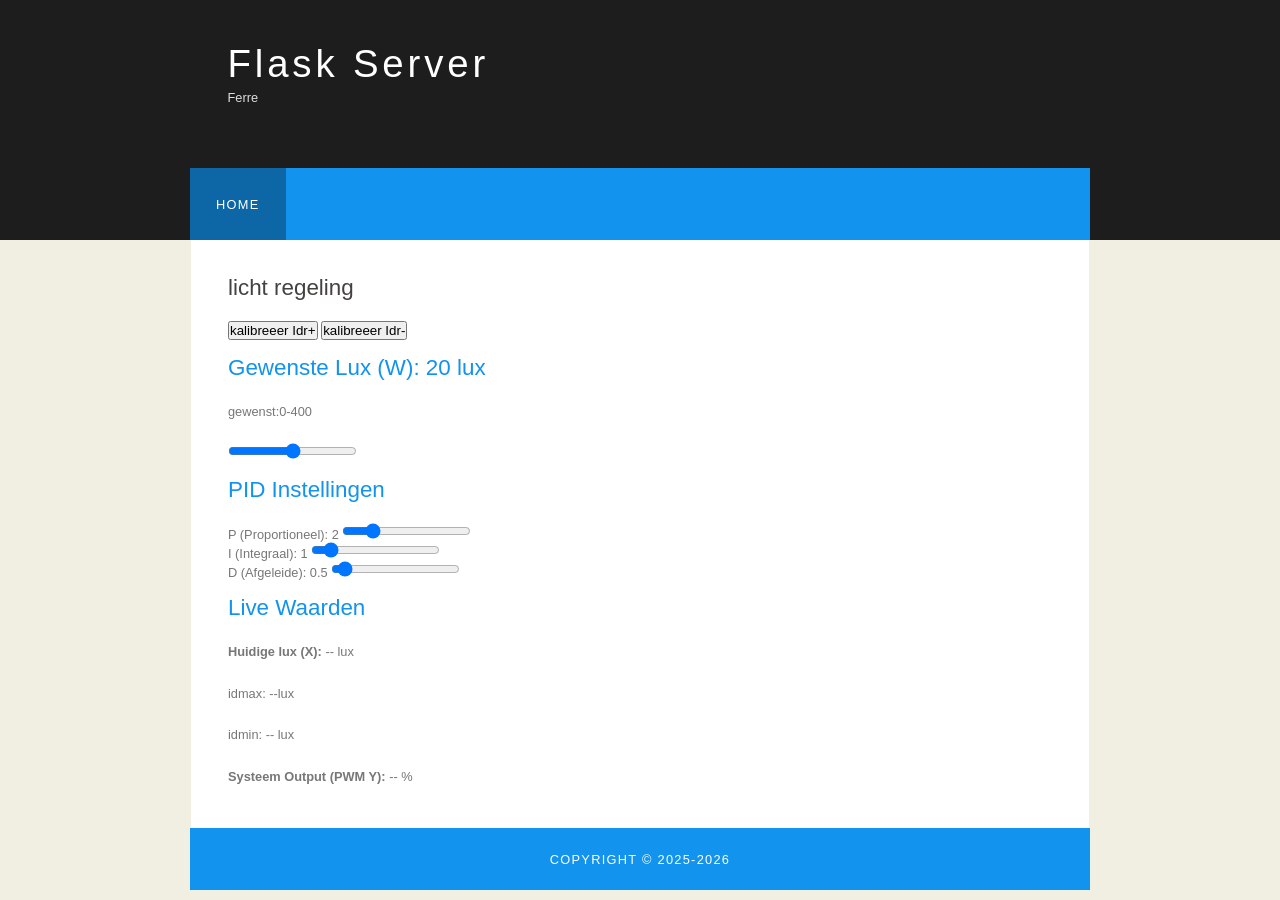
==== Ferre/server/www/index.html @ 98245623 "main" ====
<!DOCTYPE HTML>
<html lang="nl">
<head>
  <title>Flask PID Regelaar</title>
  <meta charset="UTF-8">
  <meta name="description" content="Website voor temperatuur regeling" />
  <meta name="keywords" content="PID, temperatuur, Flask" />
  <link rel="stylesheet" href="style.css">
  
  <script src="https://code.jquery.com/jquery-1.10.2.js"></script>
  
  <script>
    /**
     * Verzendt de nieuwe gewenste temperatuur (Setpoint) naar de server.
     */
    function updateW(value) {
      $("#Wval").text(value);
      $.post("/updateW", { "Wnew": value });
    }

    /**
     * Leest de huidige standen van de P, I en D sliders en stuurt deze naar de server.
     */
    function updatePID() {
      var P = $("#Pslider").val();
      var I = $("#Islider").val();
      var D = $("#Dslider").val();

      $("#Pval").text(P);
      $("#Ival").text(I);
      $("#Dval").text(D);

      $.post("/updatePID", { "P": P, "I": I, "D": D });
    }

    /**
     * Interval functie: haalt elke 500ms de laatste proceswaarden op van de Flask backend.
     */
    window.setInterval(function() {
      // 1. Haal proceswaarden op (X = temp, Y = output, W = setpoint)
      $.getJSON("/values", function(data) {
        $("#Xval").text(data.X);
        $("#Yval").text(data.Y);
        $("#Wval").text(data.W);
        $("#Wslider").val(data.W);
        
        // Visuele indicator: toon vlam als de verwarming actief moet zijn
        if (data.X < data.W) {
          $("#flame").show();
        } else {
          $("#flame").hide();
        }
      });

      // 2. Synchroniseer PID waarden (voor het geval ze elders zijn aangepast)
      $.getJSON("/pidvalues", function(pid) {
        $("#Pslider").val(pid.P);
        $("#Islider").val(pid.I);
        $("#Dslider").val(pid.D);

        $("#Pval").text(pid.P);
        $("#Ival").text(pid.I);
        $("#Dval").text(pid.D);
      });
    }, 500);
  </script>
</head>

<body>
  <div id="main">
    
    <header id="header">
      <div id="logo">
        <div id="logo_text">
          <h1><a href="index.html">Flask Server</a></h1>
          <h2>Ferre</h2>
        </div>
      </div>
      <nav id="menubar">
        <ul id="menu">
          <li class="selected"><a href="index.html">Home</a></li>
        </ul>
      </nav>
    </header>

    <main id="site_content">
      <aside class="sidebar">
        </aside>

      <section id="content">
        <h1>licht regeling</h1>

        <article class="control-group">
		<input class="submit" type="button" id="toggleBtn1" onclick="toggleWSource()" value="kalibreeer Idr+" />
		<input class="submit" type="button" id="toggleBtn2" onclick="toggleWSource()" value="kalibreeer Idr-" />
          <h2>Gewenste Lux (W): <span id="Wval">20</span> lux</h2>
          <p>gewenst:0-400</p>
          <input type="range" min="0" max="400" step="0.1" value="200" 
                 id="Wslider" oninput="updateW(this.value)">
        </article>

        <article class="control-group">
          <h2>PID Instellingen</h2>
          
          <div class="slider-row">
            <label>P (Proportioneel): <span id="Pval">2</span></label>
            <input type="range" min="0" max="10" step="0.1" value="2" id="Pslider" oninput="updatePID()">
          </div>

          <div class="slider-row">
            <label>I (Integraal): <span id="Ival">1</span></label>
            <input type="range" min="0" max="10" step="0.1" value="1" id="Islider" oninput="updatePID()">
          </div>

          <div class="slider-row">
            <label>D (Afgeleide): <span id="Dval">0.5</span></label>
            <input type="range" min="0" max="10" step="0.1" value="0.5" id="Dslider" oninput="updatePID()">
          </div>
        </article>

        <article class="status-group">
          <h2>Live Waarden</h2>
          <p><strong>Huidige lux (X):</strong> <span id="Xval">--</span> lux</p>
          <p>idmax: --lux</p>
          <p>idmin: -- lux</p>
          <p><strong>Systeem Output (PWM Y):</strong> <span id="Yval">--</span> %</p>
        </article>
      </section>
    </main>

    <footer id="footer">
      Copyright &copy; 2025-2026
    </footer>
    
  </div>
</body>
</html>
---- Ferre/server/www/style.css ----
html
{ height: 100%;}

*
{ margin: 0;
  padding: 0;}

body
{ font: normal .80em 'trebuchet ms', arial, sans-serif;
  background: #F0EFE2 url(background.png) repeat;
  color: #777;}

p
{ padding: 0 0 20px 0;
  line-height: 1.7em;}

img
{ border: 0;}

h1, h2, h3, h4, h5, h6 
{ font: normal 175% 'century gothic', arial, sans-serif;
  color: #43423F;
  margin: 0 0 15px 0;
  padding: 15px 0 5px 0;}

h2
{ font: normal 175% 'century gothic', arial, sans-serif;
  color: #1293EE;}

h4, h5, h6
{ margin: 0;
  padding: 0 0 5px 0;
  font: normal 120% arial, sans-serif;
  color: #1293EE;}

h5, h6
{ font: italic 95% arial, sans-serif;
  padding: 0 0 15px 0;
  color: #000;}

h6
{ color: #362C20;}

a, a:hover
{ outline: none;
  text-decoration: underline;
  color: #FD5BFF;}

a:hover
{ text-decoration: none;}

.left
{ float: left;
  width: auto;
  margin-right: 10px;}

.right
{ float: right; 
  width: auto;
  margin-left: 10px;}

.center
{ display: block;
  text-align: center;
  margin: 20px auto;}

blockquote
{ margin: 20px 0; 
  padding: 10px 20px 0 20px;
  border: 1px solid #E5E5DB;
  background: #FFF;}

ul
{ margin: 2px 0 22px 17px;}

ul li
{ list-style-type: circle;
  margin: 0 0 6px 0; 
  padding: 0 0 4px 5px;}

ol
{ margin: 8px 0 22px 20px;}

ol li
{ margin: 0 0 11px 0;}

#main, #logo, #menubar, #site_content, #footer
{ margin-left: auto; 
  margin-right: auto;}

#header
{ background: #1D1D1D url(header.png) repeat;
  height: 240px;}

#logo
{ width: 825px;
  position: relative;
  height: 168px;}

#logo #logo_text 
{ position: absolute; 
  top: 20px;
  left: 0;}

#logo h1, #logo h2
{ font: normal 300% 'century gothic', arial, sans-serif;
  border-bottom: 0;
  text-transform: none;
  margin: 0;}

#logo_text h1, #logo_text h1 a, #logo_text h1 a:hover 
{ padding: 22px 0 0 0;
  color: #FFF;
  letter-spacing: 0.1em;
  text-decoration: none;}

#logo_text h1 a .logo_colour
{ color: #1293EE;}

#logo_text h2
{ font-size: 100%;
  padding: 4px 0 0 0;
  color: #DDD;}

#menubar
{ width: 900px;
  height: 72px;
  padding: 0;
  background: #1293EE;} 

ul#menu, ul#menu li
{ float: left;
  margin: 0; 
  padding: 0;}

ul#menu li
{ list-style: none;}

ul#menu li a
{ letter-spacing: 0.1em;
  font: normal 100% arial, sans-serif;
  display: block; 
  float: left; 
  height: 37px;
  padding: 29px 26px 6px 26px;
  text-align: center;
  color: #FFF;
  text-transform: uppercase;
  text-decoration: none;
  background: transparent;} 

ul#menu li a:hover, ul#menu li.selected a, ul#menu li.selected a:hover
{ color: #FFF;
  background: #0D66A5;}

#site_content
{ width: 837px;
  overflow: hidden;
  margin: 0 auto 0 auto;
  padding: 20px 24px 20px 37px;
  background: #FFF;} 

.sidebar
{ float: right;
  width: 190px;
  padding: 0 15px 20px 15px;}

.sidebar ul
{ width: 178px; 
  padding: 4px 0 0 0; 
  margin: 4px 0 30px 0;}

.sidebar li
{ list-style: none; 
  padding: 0 0 7px 0; }

.sidebar li a, .sidebar li a:hover
{ padding: 0 0 0 40px;
  display: block;
  background: transparent url(link.png) no-repeat left center;} 

.sidebar li a.selected
{ color: #444;
  text-decoration: none;} 

#content
{ text-align: left;
  width: 595px;
  padding: 0;}

#content ul
{ margin: 2px 0 22px 0px;}

#content ul li
{ list-style-type: none;
  background: url(bullet.png) no-repeat;
  margin: 0 0 6px 0; 
  padding: 0 0 4px 25px;
  line-height: 1.5em;}

#footer
{ width: 900px;
  font: normal 100% 'lucida sans unicode', arial, sans-serif;
  height: 33px;
  padding: 24px 0 5px 0;
  text-align: center; 
  background: #1293EE;
  color: #FFF;
  text-transform: uppercase;
  letter-spacing: 0.1em;}

#footer a
{ color: #FFF;
  text-decoration: none;}

#footer a:hover
{ color: #FFF;
  text-decoration: underline;}

.search
{ color: #5D5D5D; 
  border: 1px solid #BBB; 
  width: 134px; 
  padding: 4px; 
  font: 100% arial, sans-serif;}

#colours
{ height: 0px;
  text-align: right;
  padding: 66px 16px 0px 300px;}
  
.form_settings
{ margin: 15px 0 0 0;}

.form_settings p
{ padding: 0 0 4px 0;}

.form_settings span
{ float: left; 
  width: 200px; 
  text-align: left;}
  
.form_settings input, .form_settings textarea
{ padding: 5px; 
  width: 299px; 
  font: 100% arial; 
  border: 1px solid #E5E5DB; 
  background: #FFF; 
  color: #47433F;}
  
.form_settings .submit
{ font: 100% arial; 
  border: 1px solid; 
  width: 99px; 
  margin: 0 0 0 212px; 
  height: 33px;
  padding: 2px 0 3px 0;
  cursor: pointer; 
  background: #1293EE; 
  color: #FFF;}

.form_settings textarea, .form_settings select
{ font: 100% arial; 
  width: 299px;}

.form_settings select
{ width: 310px;}

.form_settings .checkbox
{ margin: 4px 0; 
  padding: 0; 
  width: 14px;
  border: 0;
  background: none;}

.separator
{ width: 100%;
  height: 0;
  border-top: 1px solid #D9D5CF;
  border-bottom: 1px solid #FFF;
  margin: 0 0 20px 0;}
  
table
{ margin: 10px 0 30px 0;}

table tr th, table tr td
{ background: #3B3B3B;
  color: #FFF;
  padding: 7px 4px;
  text-align: left;}
  
table tr td
{ background: #F0EFE2;
  color: #47433F;
  border-top: 1px solid #FFF;}#main #site_content #content button {
	width: 100px;
}
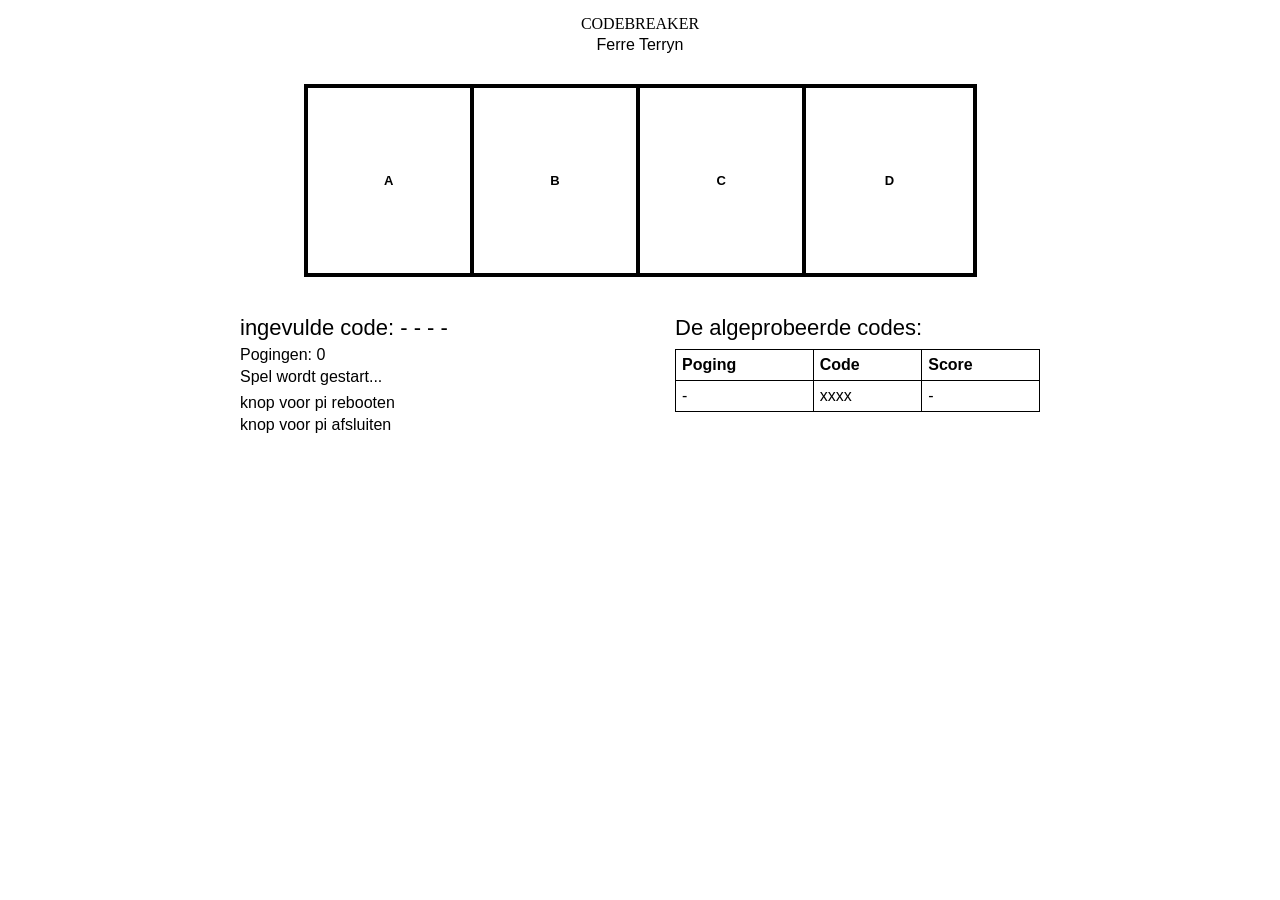
==== commit c21c6775: "Codebreaker" ====
--- a/Ferre/server/www/index.html
+++ b/Ferre/server/www/index.html
@@ -1,66 +1,46 @@
 <!DOCTYPE HTML>
-<html lang="nl">
+<html>
+
 <head>
-  <title>Flask PID Regelaar</title>
-  <meta charset="UTF-8">
-  <meta name="description" content="Website voor temperatuur regeling" />
-  <meta name="keywords" content="PID, temperatuur, Flask" />
-  <link rel="stylesheet" href="style.css">
-  
+  <title>Codebreaker</title>
+  <meta name="description" content="Website voor codebreaker spel" />
+  <meta name="keywords" content="Codebreaker, Flask, Raspberry Pi" />
+  <meta http-equiv="content-type" content="text/html; charset=windows-1252" />
+  <link rel="stylesheet" type="text/css" href="style.css" />
+
   <script src="https://code.jquery.com/jquery-1.10.2.js"></script>
-  
+
   <script>
-    /**
-     * Verzendt de nieuwe gewenste temperatuur (Setpoint) naar de server.
-     */
-    function updateW(value) {
-      $("#Wval").text(value);
-      $.post("/updateW", { "Wnew": value });
+    function rebootPi() {
+      $.post("/rebootPi");
     }
 
-    /**
-     * Leest de huidige standen van de P, I en D sliders en stuurt deze naar de server.
-     */
-    function updatePID() {
-      var P = $("#Pslider").val();
-      var I = $("#Islider").val();
-      var D = $("#Dslider").val();
-
-      $("#Pval").text(P);
-      $("#Ival").text(I);
-      $("#Dval").text(D);
-
-      $.post("/updatePID", { "P": P, "I": I, "D": D });
+    function shutdownPi() {
+      $.post("/shutdownPi");
     }
 
-    /**
-     * Interval functie: haalt elke 500ms de laatste proceswaarden op van de Flask backend.
-     */
     window.setInterval(function() {
-      // 1. Haal proceswaarden op (X = temp, Y = output, W = setpoint)
       $.getJSON("/values", function(data) {
-        $("#Xval").text(data.X);
-        $("#Yval").text(data.Y);
-        $("#Wval").text(data.W);
-        $("#Wslider").val(data.W);
-        
-        // Visuele indicator: toon vlam als de verwarming actief moet zijn
-        if (data.X < data.W) {
-          $("#flame").show();
-        } else {
-          $("#flame").hide();
-        }
-      });
+        $("#doos1").text(data.dozen[0]);
+        $("#doos2").text(data.dozen[1]);
+        $("#doos3").text(data.dozen[2]);
+        $("#doos4").text(data.dozen[3]);
 
-      // 2. Synchroniseer PID waarden (voor het geval ze elders zijn aangepast)
-      $.getJSON("/pidvalues", function(pid) {
-        $("#Pslider").val(pid.P);
-        $("#Islider").val(pid.I);
-        $("#Dslider").val(pid.D);
+        $("#laatstePoging").text(data.laatste_poging.join(" "));
+        $("#pogingen").text(data.pogingen);
+        $("#bericht").text(data.bericht);
 
-        $("#Pval").text(pid.P);
-        $("#Ival").text(pid.I);
-        $("#Dval").text(pid.D);
+        $("#codesTabel").empty();
+
+        data.gegokte_codes.forEach(function(rij) {
+          $("#codesTabel").append(
+            "<tr>" +
+            "<td>" + rij.poging + "</td>" +
+            "<td>" + rij.code + "</td>" +
+            "<td>" + rij.score + "</td>" +
+            "</tr>"
+          );
+        });
       });
     }, 500);
   </script>
@@ -68,70 +48,57 @@
 
 <body>
   <div id="main">
-    
-    <header id="header">
-      <div id="logo">
-        <div id="logo_text">
-          <h1><a href="index.html">Flask Server</a></h1>
-          <h2>Ferre</h2>
+    <div id="header">
+      <h1>CODEBREAKER</h1>
+      <h2>Ferre Terryn</h2>
+    </div>
+
+    <div id="site_content">
+      <div id="dozen">
+        <div class="doos" id="doos1">A</div>
+        <div class="doos" id="doos2">B</div>
+        <div class="doos" id="doos3">C</div>
+        <div class="doos" id="doos4">D</div>
+      </div>
+
+      <div id="onderkant">
+        <div id="info_links">
+          <h3>ingevulde code: <span id="laatstePoging">- - - -</span></h3>
+          <p>Pogingen: <span id="pogingen">0</span></p>
+          <p id="bericht">Spel wordt gestart...</p>
+
+          <p>
+            <input class="knop" type="button" onclick="rebootPi()" value="knop voor pi rebooten" />
+          </p>
+
+          <p>
+            <input class="knop" type="button" onclick="shutdownPi()" value="knop voor pi afsluiten" />
+          </p>
+        </div>
+
+        <div id="info_rechts">
+          <h3>De algeprobeerde codes:</h3>
+
+          <table>
+            <thead>
+              <tr>
+                <th>Poging</th>
+                <th>Code</th>
+                <th>Score</th>
+              </tr>
+            </thead>
+            <tbody id="codesTabel">
+              <tr>
+                <td>-</td>
+                <td>xxxx</td>
+                <td>-</td>
+              </tr>
+            </tbody>
+          </table>
         </div>
       </div>
-      <nav id="menubar">
-        <ul id="menu">
-          <li class="selected"><a href="index.html">Home</a></li>
-        </ul>
-      </nav>
-    </header>
-
-    <main id="site_content">
-      <aside class="sidebar">
-        </aside>
-
-      <section id="content">
-        <h1>licht regeling</h1>
-
-        <article class="control-group">
-		<input class="submit" type="button" id="toggleBtn1" onclick="toggleWSource()" value="kalibreeer Idr+" />
-		<input class="submit" type="button" id="toggleBtn2" onclick="toggleWSource()" value="kalibreeer Idr-" />
-          <h2>Gewenste Lux (W): <span id="Wval">20</span> lux</h2>
-          <p>gewenst:0-400</p>
-          <input type="range" min="0" max="400" step="0.1" value="200" 
-                 id="Wslider" oninput="updateW(this.value)">
-        </article>
-
-        <article class="control-group">
-          <h2>PID Instellingen</h2>
-          
-          <div class="slider-row">
-            <label>P (Proportioneel): <span id="Pval">2</span></label>
-            <input type="range" min="0" max="10" step="0.1" value="2" id="Pslider" oninput="updatePID()">
-          </div>
-
-          <div class="slider-row">
-            <label>I (Integraal): <span id="Ival">1</span></label>
-            <input type="range" min="0" max="10" step="0.1" value="1" id="Islider" oninput="updatePID()">
-          </div>
-
-          <div class="slider-row">
-            <label>D (Afgeleide): <span id="Dval">0.5</span></label>
-            <input type="range" min="0" max="10" step="0.1" value="0.5" id="Dslider" oninput="updatePID()">
-          </div>
-        </article>
-
-        <article class="status-group">
-          <h2>Live Waarden</h2>
-          <p><strong>Huidige lux (X):</strong> <span id="Xval">--</span> lux</p>
-          <p>idmax: --lux</p>
-          <p>idmin: -- lux</p>
-          <p><strong>Systeem Output (PWM Y):</strong> <span id="Yval">--</span> %</p>
-        </article>
-      </section>
-    </main>
-
-    <footer id="footer">
-      Copyright &copy; 2025-2026
-    </footer>
-    
+    </div>
   </div>
 </body>
-</html>+
+</html>
--- a/Ferre/server/www/style.css
+++ b/Ferre/server/www/style.css
@@ -1,297 +1,111 @@
-html
-{ height: 100%;}
+body {
+    background-color: #fff;
+    color: #000;
+    font-family: Arial, sans-serif;
+    margin: 0;
+    padding: 0;
+}
 
-*
-{ margin: 0;
-  padding: 0;}
+#main {
+    width: 1000px;
+    margin: 0 auto;
+}
 
-body
-{ font: normal .80em 'trebuchet ms', arial, sans-serif;
-  background: #F0EFE2 url(background.png) repeat;
-  color: #777;}
+#header {
+    text-align: center;
+    padding-top: 15px;
+}
 
-p
-{ padding: 0 0 20px 0;
-  line-height: 1.7em;}
+#header h1 {
+    font-family: "Times New Roman", serif;
+    font-size: 16px;
+    font-weight: normal;
+    margin: 0;
+}
 
-img
-{ border: 0;}
+#header h2 {
+    font-size: 16px;
+    font-weight: normal;
+    margin: 3px 0 30px 0;
+}
 
-h1, h2, h3, h4, h5, h6 
-{ font: normal 175% 'century gothic', arial, sans-serif;
-  color: #43423F;
-  margin: 0 0 15px 0;
-  padding: 15px 0 5px 0;}
+#site_content {
+    width: 100%;
+}
 
-h2
-{ font: normal 175% 'century gothic', arial, sans-serif;
-  color: #1293EE;}
+#dozen {
+    width: 665px;
+    height: 185px;
+    margin: 0 auto;
+    border: 4px solid #000;
+    display: grid;
+    grid-template-columns: repeat(4, 1fr);
+}
 
-h4, h5, h6
-{ margin: 0;
-  padding: 0 0 5px 0;
-  font: normal 120% arial, sans-serif;
-  color: #1293EE;}
+.doos {
+    display: flex;
+    align-items: center;
+    justify-content: center;
+    font-size: 13px;
+    font-weight: bold;
+    border-right: 4px solid #000;
+}
 
-h5, h6
-{ font: italic 95% arial, sans-serif;
-  padding: 0 0 15px 0;
-  color: #000;}
+.doos:last-child {
+    border-right: none;
+}
 
-h6
-{ color: #362C20;}
+#onderkant {
+    width: 800px;
+    margin: 38px auto 0 auto;
+    display: grid;
+    grid-template-columns: 1fr 1fr;
+    column-gap: 70px;
+}
 
-a, a:hover
-{ outline: none;
-  text-decoration: underline;
-  color: #FD5BFF;}
+#info_links h3,
+#info_rechts h3 {
+    font-size: 22px;
+    font-weight: normal;
+    margin: 0 0 5px 0;
+}
 
-a:hover
-{ text-decoration: none;}
+#info_links p {
+    font-size: 16px;
+    margin: 4px 0;
+}
 
-.left
-{ float: left;
-  width: auto;
-  margin-right: 10px;}
+#bericht {
+    min-height: 22px;
+}
 
-.right
-{ float: right; 
-  width: auto;
-  margin-left: 10px;}
+.knop {
+    background: none;
+    border: none;
+    color: #000;
+    font-size: 16px;
+    padding: 0;
+    cursor: pointer;
+}
 
-.center
-{ display: block;
-  text-align: center;
-  margin: 20px auto;}
+.knop:hover {
+    text-decoration: underline;
+}
 
-blockquote
-{ margin: 20px 0; 
-  padding: 10px 20px 0 20px;
-  border: 1px solid #E5E5DB;
-  background: #FFF;}
+table {
+    border-collapse: collapse;
+    width: 100%;
+    margin-top: 8px;
+}
 
-ul
-{ margin: 2px 0 22px 17px;}
+th,
+td {
+    border: 1px solid #000;
+    padding: 6px;
+    text-align: left;
+    font-size: 16px;
+}
 
-ul li
-{ list-style-type: circle;
-  margin: 0 0 6px 0; 
-  padding: 0 0 4px 5px;}
-
-ol
-{ margin: 8px 0 22px 20px;}
-
-ol li
-{ margin: 0 0 11px 0;}
-
-#main, #logo, #menubar, #site_content, #footer
-{ margin-left: auto; 
-  margin-right: auto;}
-
-#header
-{ background: #1D1D1D url(header.png) repeat;
-  height: 240px;}
-
-#logo
-{ width: 825px;
-  position: relative;
-  height: 168px;}
-
-#logo #logo_text 
-{ position: absolute; 
-  top: 20px;
-  left: 0;}
-
-#logo h1, #logo h2
-{ font: normal 300% 'century gothic', arial, sans-serif;
-  border-bottom: 0;
-  text-transform: none;
-  margin: 0;}
-
-#logo_text h1, #logo_text h1 a, #logo_text h1 a:hover 
-{ padding: 22px 0 0 0;
-  color: #FFF;
-  letter-spacing: 0.1em;
-  text-decoration: none;}
-
-#logo_text h1 a .logo_colour
-{ color: #1293EE;}
-
-#logo_text h2
-{ font-size: 100%;
-  padding: 4px 0 0 0;
-  color: #DDD;}
-
-#menubar
-{ width: 900px;
-  height: 72px;
-  padding: 0;
-  background: #1293EE;} 
-
-ul#menu, ul#menu li
-{ float: left;
-  margin: 0; 
-  padding: 0;}
-
-ul#menu li
-{ list-style: none;}
-
-ul#menu li a
-{ letter-spacing: 0.1em;
-  font: normal 100% arial, sans-serif;
-  display: block; 
-  float: left; 
-  height: 37px;
-  padding: 29px 26px 6px 26px;
-  text-align: center;
-  color: #FFF;
-  text-transform: uppercase;
-  text-decoration: none;
-  background: transparent;} 
-
-ul#menu li a:hover, ul#menu li.selected a, ul#menu li.selected a:hover
-{ color: #FFF;
-  background: #0D66A5;}
-
-#site_content
-{ width: 837px;
-  overflow: hidden;
-  margin: 0 auto 0 auto;
-  padding: 20px 24px 20px 37px;
-  background: #FFF;} 
-
-.sidebar
-{ float: right;
-  width: 190px;
-  padding: 0 15px 20px 15px;}
-
-.sidebar ul
-{ width: 178px; 
-  padding: 4px 0 0 0; 
-  margin: 4px 0 30px 0;}
-
-.sidebar li
-{ list-style: none; 
-  padding: 0 0 7px 0; }
-
-.sidebar li a, .sidebar li a:hover
-{ padding: 0 0 0 40px;
-  display: block;
-  background: transparent url(link.png) no-repeat left center;} 
-
-.sidebar li a.selected
-{ color: #444;
-  text-decoration: none;} 
-
-#content
-{ text-align: left;
-  width: 595px;
-  padding: 0;}
-
-#content ul
-{ margin: 2px 0 22px 0px;}
-
-#content ul li
-{ list-style-type: none;
-  background: url(bullet.png) no-repeat;
-  margin: 0 0 6px 0; 
-  padding: 0 0 4px 25px;
-  line-height: 1.5em;}
-
-#footer
-{ width: 900px;
-  font: normal 100% 'lucida sans unicode', arial, sans-serif;
-  height: 33px;
-  padding: 24px 0 5px 0;
-  text-align: center; 
-  background: #1293EE;
-  color: #FFF;
-  text-transform: uppercase;
-  letter-spacing: 0.1em;}
-
-#footer a
-{ color: #FFF;
-  text-decoration: none;}
-
-#footer a:hover
-{ color: #FFF;
-  text-decoration: underline;}
-
-.search
-{ color: #5D5D5D; 
-  border: 1px solid #BBB; 
-  width: 134px; 
-  padding: 4px; 
-  font: 100% arial, sans-serif;}
-
-#colours
-{ height: 0px;
-  text-align: right;
-  padding: 66px 16px 0px 300px;}
-  
-.form_settings
-{ margin: 15px 0 0 0;}
-
-.form_settings p
-{ padding: 0 0 4px 0;}
-
-.form_settings span
-{ float: left; 
-  width: 200px; 
-  text-align: left;}
-  
-.form_settings input, .form_settings textarea
-{ padding: 5px; 
-  width: 299px; 
-  font: 100% arial; 
-  border: 1px solid #E5E5DB; 
-  background: #FFF; 
-  color: #47433F;}
-  
-.form_settings .submit
-{ font: 100% arial; 
-  border: 1px solid; 
-  width: 99px; 
-  margin: 0 0 0 212px; 
-  height: 33px;
-  padding: 2px 0 3px 0;
-  cursor: pointer; 
-  background: #1293EE; 
-  color: #FFF;}
-
-.form_settings textarea, .form_settings select
-{ font: 100% arial; 
-  width: 299px;}
-
-.form_settings select
-{ width: 310px;}
-
-.form_settings .checkbox
-{ margin: 4px 0; 
-  padding: 0; 
-  width: 14px;
-  border: 0;
-  background: none;}
-
-.separator
-{ width: 100%;
-  height: 0;
-  border-top: 1px solid #D9D5CF;
-  border-bottom: 1px solid #FFF;
-  margin: 0 0 20px 0;}
-  
-table
-{ margin: 10px 0 30px 0;}
-
-table tr th, table tr td
-{ background: #3B3B3B;
-  color: #FFF;
-  padding: 7px 4px;
-  text-align: left;}
-  
-table tr td
-{ background: #F0EFE2;
-  color: #47433F;
-  border-top: 1px solid #FFF;}#main #site_content #content button {
-	width: 100px;
+th {
+    font-weight: bold;
 }
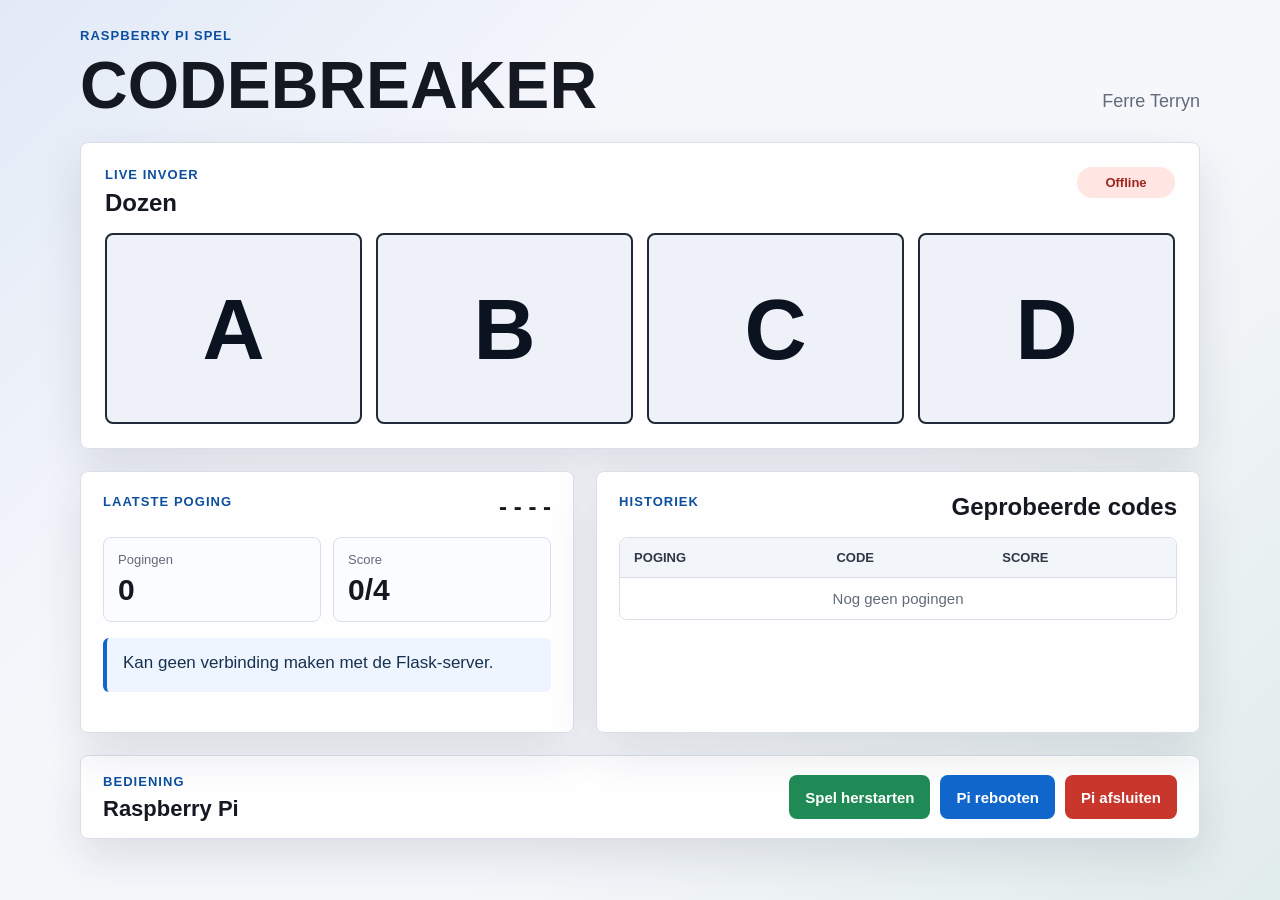
==== commit 4dcf8709: "v2" ====
--- a/Ferre/server/www/index.html
+++ b/Ferre/server/www/index.html
@@ -1,84 +1,68 @@
-<!DOCTYPE HTML>
-<html>
-
+<!doctype html>
+<html lang="nl">
 <head>
+  <meta charset="utf-8">
+  <meta name="viewport" content="width=device-width, initial-scale=1">
   <title>Codebreaker</title>
-  <meta name="description" content="Website voor codebreaker spel" />
-  <meta name="keywords" content="Codebreaker, Flask, Raspberry Pi" />
-  <meta http-equiv="content-type" content="text/html; charset=windows-1252" />
-  <link rel="stylesheet" type="text/css" href="style.css" />
-
-  <script src="https://code.jquery.com/jquery-1.10.2.js"></script>
-
-  <script>
-    function rebootPi() {
-      $.post("/rebootPi");
-    }
-
-    function shutdownPi() {
-      $.post("/shutdownPi");
-    }
-
-    window.setInterval(function() {
-      $.getJSON("/values", function(data) {
-        $("#doos1").text(data.dozen[0]);
-        $("#doos2").text(data.dozen[1]);
-        $("#doos3").text(data.dozen[2]);
-        $("#doos4").text(data.dozen[3]);
-
-        $("#laatstePoging").text(data.laatste_poging.join(" "));
-        $("#pogingen").text(data.pogingen);
-        $("#bericht").text(data.bericht);
-
-        $("#codesTabel").empty();
-
-        data.gegokte_codes.forEach(function(rij) {
-          $("#codesTabel").append(
-            "<tr>" +
-            "<td>" + rij.poging + "</td>" +
-            "<td>" + rij.code + "</td>" +
-            "<td>" + rij.score + "</td>" +
-            "</tr>"
-          );
-        });
-      });
-    }, 500);
-  </script>
+  <meta name="description" content="Dashboard voor het Codebreaker spel">
+  <link rel="stylesheet" href="style.css">
 </head>
 
 <body>
-  <div id="main">
-    <div id="header">
-      <h1>CODEBREAKER</h1>
-      <h2>Ferre Terryn</h2>
-    </div>
-
-    <div id="site_content">
-      <div id="dozen">
+  <main class="page-shell">
+    <header class="topbar">
+      <div>
+        <p class="eyebrow">Raspberry Pi spel</p>
+        <h1>Codebreaker</h1>
+      </div>
+      <div class="author">Ferre Terryn</div>
+    </header>
+
+    <section class="game-panel" aria-label="Huidige code">
+      <div class="panel-heading">
+        <div>
+          <p class="eyebrow">Live invoer</p>
+          <h2>Dozen</h2>
+        </div>
+        <span id="connectionStatus" class="status-pill status-loading">Verbinden...</span>
+      </div>
+
+      <div id="dozen" class="box-grid">
         <div class="doos" id="doos1">A</div>
         <div class="doos" id="doos2">B</div>
         <div class="doos" id="doos3">C</div>
         <div class="doos" id="doos4">D</div>
       </div>
-
-      <div id="onderkant">
-        <div id="info_links">
-          <h3>ingevulde code: <span id="laatstePoging">- - - -</span></h3>
-          <p>Pogingen: <span id="pogingen">0</span></p>
-          <p id="bericht">Spel wordt gestart...</p>
-
-          <p>
-            <input class="knop" type="button" onclick="rebootPi()" value="knop voor pi rebooten" />
-          </p>
-
-          <p>
-            <input class="knop" type="button" onclick="shutdownPi()" value="knop voor pi afsluiten" />
-          </p>
-        </div>
-
-        <div id="info_rechts">
-          <h3>De algeprobeerde codes:</h3>
-
+    </section>
+
+    <section class="dashboard-grid">
+      <article class="card">
+        <div class="card-title">
+          <p class="eyebrow">Laatste poging</p>
+          <h2 id="laatstePoging">- - - -</h2>
+        </div>
+
+        <div class="stats">
+          <div>
+            <span class="stat-label">Pogingen</span>
+            <strong id="pogingen">0</strong>
+          </div>
+          <div>
+            <span class="stat-label">Score</span>
+            <strong id="score">0/4</strong>
+          </div>
+        </div>
+
+        <p id="bericht" class="message">Spel wordt gestart...</p>
+      </article>
+
+      <article class="card history-card">
+        <div class="card-title">
+          <p class="eyebrow">Historiek</p>
+          <h2>Geprobeerde codes</h2>
+        </div>
+
+        <div class="table-wrap">
           <table>
             <thead>
               <tr>
@@ -89,16 +73,143 @@
             </thead>
             <tbody id="codesTabel">
               <tr>
-                <td>-</td>
-                <td>xxxx</td>
-                <td>-</td>
+                <td colspan="3" class="empty-row">Nog geen pogingen</td>
               </tr>
             </tbody>
           </table>
         </div>
-      </div>
-    </div>
-  </div>
+      </article>
+    </section>
+
+    <section class="power-actions" aria-label="Raspberry Pi bediening">
+      <div>
+        <p class="eyebrow">Bediening</p>
+        <h2>Raspberry Pi</h2>
+      </div>
+
+      <div class="actions">
+        <button class="button button-success" type="button" id="restartButton">Spel herstarten</button>
+        <button class="button button-secondary" type="button" id="rebootButton">Pi rebooten</button>
+        <button class="button button-danger" type="button" id="shutdownButton">Pi afsluiten</button>
+      </div>
+    </section>
+  </main>
+
+  <script>
+    const fields = {
+      boxes: [
+        document.getElementById("doos1"),
+        document.getElementById("doos2"),
+        document.getElementById("doos3"),
+        document.getElementById("doos4")
+      ],
+      latest: document.getElementById("laatstePoging"),
+      attempts: document.getElementById("pogingen"),
+      score: document.getElementById("score"),
+      message: document.getElementById("bericht"),
+      table: document.getElementById("codesTabel"),
+      status: document.getElementById("connectionStatus")
+    };
+
+    function setStatus(text, className) {
+      fields.status.textContent = text;
+      fields.status.className = `status-pill ${className}`;
+    }
+
+    function escapeHtml(value) {
+      return String(value)
+        .replaceAll("&", "&amp;")
+        .replaceAll("<", "&lt;")
+        .replaceAll(">", "&gt;")
+        .replaceAll('"', "&quot;")
+        .replaceAll("'", "&#039;");
+    }
+
+    function renderHistory(rows) {
+      if (!rows || rows.length === 0) {
+        fields.table.innerHTML = '<tr><td colspan="3" class="empty-row">Nog geen pogingen</td></tr>';
+        return;
+      }
+
+      fields.table.innerHTML = rows.map((row) => `
+        <tr>
+          <td>${escapeHtml(row.poging)}</td>
+          <td class="code-cell">${escapeHtml(row.code)}</td>
+          <td>${escapeHtml(row.score)}</td>
+        </tr>
+      `).join("");
+    }
+
+    function renderBoxFeedback(feedback) {
+      const states = feedback || ["neutral", "neutral", "neutral", "neutral"];
+
+      fields.boxes.forEach((box, index) => {
+        box.classList.remove("doos-correct", "doos-wrong", "doos-neutral");
+        box.classList.add(`doos-${states[index] || "neutral"}`);
+      });
+    }
+
+    async function postAction(endpoint, question) {
+      if (!window.confirm(question)) {
+        return;
+      }
+
+      try {
+        const response = await fetch(endpoint, { method: "POST" });
+
+        if (!response.ok) {
+          throw new Error("Actie mislukt");
+        }
+
+        fields.message.textContent = "Actie verstuurd.";
+      } catch (error) {
+        fields.message.textContent = "Actie mislukt. Open de pagina via Flask, niet als los HTML-bestand.";
+      }
+    }
+
+    async function refreshValues() {
+      try {
+        const response = await fetch("/values", { cache: "no-store" });
+
+        if (!response.ok) {
+          throw new Error("Geen geldige serverrespons");
+        }
+
+        const data = await response.json();
+        const boxes = data.dozen || ["A", "B", "C", "D"];
+        const latest = data.laatste_poging || ["-", "-", "-", "-"];
+
+        boxes.forEach((value, index) => {
+          fields.boxes[index].textContent = value;
+        });
+
+        renderBoxFeedback(data.feedback);
+        fields.latest.textContent = latest.join(" ");
+        fields.attempts.textContent = data.pogingen ?? 0;
+        fields.score.textContent = `${data.score ?? 0}/4`;
+        fields.message.textContent = data.bericht || "";
+        renderHistory(data.gegokte_codes);
+        setStatus("Online", "status-online");
+      } catch (error) {
+        setStatus("Offline", "status-offline");
+        fields.message.textContent = "Kan geen verbinding maken met de Flask-server.";
+      }
+    }
+
+    document.getElementById("rebootButton").addEventListener("click", () => {
+      postAction("/rebootPi", "Weet je zeker dat je de Raspberry Pi wilt rebooten?");
+    });
+
+    document.getElementById("restartButton").addEventListener("click", () => {
+      postAction("/restartGame", "Wil je het spel opnieuw starten?");
+    });
+
+    document.getElementById("shutdownButton").addEventListener("click", () => {
+      postAction("/shutdownPi", "Weet je zeker dat je de Raspberry Pi wilt afsluiten?");
+    });
+
+    refreshValues();
+    window.setInterval(refreshValues, 500);
+  </script>
 </body>
-
 </html>
--- a/Ferre/server/www/style.css
+++ b/Ferre/server/www/style.css
@@ -1,111 +1,360 @@
+:root {
+  color-scheme: light;
+  --bg: #f6f7fb;
+  --surface: #ffffff;
+  --surface-strong: #eef2f8;
+  --text: #141820;
+  --muted: #626b7a;
+  --line: #d9dee8;
+  --accent: #1166cc;
+  --accent-dark: #0d4f9f;
+  --danger: #c9362b;
+  --danger-dark: #9f261e;
+  --success: #1f8a56;
+  --warning: #a56500;
+  --shadow: 0 18px 45px rgba(31, 42, 68, 0.12);
+}
+
+* {
+  box-sizing: border-box;
+}
+
 body {
-    background-color: #fff;
-    color: #000;
-    font-family: Arial, sans-serif;
-    margin: 0;
-    padding: 0;
-}
-
-#main {
-    width: 1000px;
-    margin: 0 auto;
-}
-
-#header {
-    text-align: center;
-    padding-top: 15px;
-}
-
-#header h1 {
-    font-family: "Times New Roman", serif;
-    font-size: 16px;
-    font-weight: normal;
-    margin: 0;
-}
-
-#header h2 {
-    font-size: 16px;
-    font-weight: normal;
-    margin: 3px 0 30px 0;
-}
-
-#site_content {
-    width: 100%;
-}
-
-#dozen {
-    width: 665px;
-    height: 185px;
-    margin: 0 auto;
-    border: 4px solid #000;
-    display: grid;
-    grid-template-columns: repeat(4, 1fr);
+  min-height: 100vh;
+  margin: 0;
+  background:
+    linear-gradient(135deg, rgba(17, 102, 204, 0.09), transparent 34%),
+    linear-gradient(315deg, rgba(31, 138, 86, 0.10), transparent 38%),
+    var(--bg);
+  color: var(--text);
+  font-family: Arial, Helvetica, sans-serif;
+}
+
+.page-shell {
+  width: min(1120px, calc(100% - 32px));
+  margin: 0 auto;
+  padding: 28px 0;
+}
+
+.topbar {
+  display: flex;
+  align-items: flex-end;
+  justify-content: space-between;
+  gap: 24px;
+  margin-bottom: 22px;
+}
+
+.topbar h1,
+.card-title h2,
+.panel-heading h2 {
+  margin: 0;
+  line-height: 1.05;
+}
+
+.topbar h1 {
+  font-size: clamp(34px, 6vw, 66px);
+  letter-spacing: 0;
+  text-transform: uppercase;
+}
+
+.author {
+  color: var(--muted);
+  font-size: 18px;
+  padding-bottom: 8px;
+  white-space: nowrap;
+}
+
+.eyebrow {
+  margin: 0 0 8px;
+  color: var(--accent-dark);
+  font-size: 13px;
+  font-weight: 700;
+  letter-spacing: 0.08em;
+  text-transform: uppercase;
+}
+
+.game-panel,
+.card,
+.power-actions {
+  background: rgba(255, 255, 255, 0.94);
+  border: 1px solid var(--line);
+  border-radius: 8px;
+  box-shadow: var(--shadow);
+}
+
+.game-panel {
+  padding: 24px;
+  margin-bottom: 22px;
+}
+
+.panel-heading,
+.card-title {
+  display: flex;
+  align-items: flex-start;
+  justify-content: space-between;
+  gap: 16px;
+  margin-bottom: 18px;
+}
+
+.panel-heading h2,
+.card-title h2 {
+  font-size: 24px;
+}
+
+.status-pill {
+  min-width: 98px;
+  border-radius: 999px;
+  padding: 8px 12px;
+  font-size: 13px;
+  font-weight: 700;
+  text-align: center;
+}
+
+.status-loading {
+  background: #fff4da;
+  color: var(--warning);
+}
+
+.status-online {
+  background: #e4f7ec;
+  color: var(--success);
+}
+
+.status-offline {
+  background: #ffe6e3;
+  color: var(--danger-dark);
+}
+
+.box-grid {
+  display: grid;
+  grid-template-columns: repeat(4, minmax(0, 1fr));
+  gap: 14px;
 }
 
 .doos {
-    display: flex;
-    align-items: center;
-    justify-content: center;
-    font-size: 13px;
-    font-weight: bold;
-    border-right: 4px solid #000;
-}
-
-.doos:last-child {
-    border-right: none;
-}
-
-#onderkant {
-    width: 800px;
-    margin: 38px auto 0 auto;
-    display: grid;
-    grid-template-columns: 1fr 1fr;
-    column-gap: 70px;
-}
-
-#info_links h3,
-#info_rechts h3 {
-    font-size: 22px;
-    font-weight: normal;
-    margin: 0 0 5px 0;
-}
-
-#info_links p {
-    font-size: 16px;
-    margin: 4px 0;
-}
-
-#bericht {
-    min-height: 22px;
-}
-
-.knop {
-    background: none;
-    border: none;
-    color: #000;
-    font-size: 16px;
-    padding: 0;
-    cursor: pointer;
-}
-
-.knop:hover {
-    text-decoration: underline;
+  aspect-ratio: 1.35;
+  display: flex;
+  align-items: center;
+  justify-content: center;
+  border: 2px solid #1f2937;
+  border-radius: 8px;
+  background: var(--surface-strong);
+  color: #0b1220;
+  font-size: clamp(38px, 8vw, 86px);
+  font-weight: 800;
+  line-height: 1;
+  transition: background-color 180ms ease, border-color 180ms ease, box-shadow 180ms ease, color 180ms ease;
+}
+
+.doos-neutral {
+  background: var(--surface-strong);
+  border-color: #1f2937;
+  color: #0b1220;
+  box-shadow: none;
+}
+
+.doos-correct {
+  background: #d9fbe7;
+  border-color: var(--success);
+  color: #0c4b2d;
+  box-shadow: 0 0 0 5px rgba(31, 138, 86, 0.16);
+}
+
+.doos-wrong {
+  background: #ffe2df;
+  border-color: var(--danger);
+  color: #7f1d18;
+  box-shadow: 0 0 0 5px rgba(201, 54, 43, 0.15);
+}
+
+.dashboard-grid {
+  display: grid;
+  grid-template-columns: minmax(280px, 0.9fr) minmax(360px, 1.1fr);
+  gap: 22px;
+}
+
+.card {
+  padding: 22px;
+}
+
+.power-actions {
+  display: flex;
+  align-items: center;
+  justify-content: space-between;
+  gap: 18px;
+  margin-top: 22px;
+  padding: 18px 22px;
+}
+
+.power-actions h2 {
+  margin: 0;
+  font-size: 22px;
+  line-height: 1.05;
+}
+
+.stats {
+  display: grid;
+  grid-template-columns: repeat(2, minmax(0, 1fr));
+  gap: 12px;
+  margin-bottom: 16px;
+}
+
+.stats div {
+  border: 1px solid var(--line);
+  border-radius: 8px;
+  padding: 14px;
+  background: #fbfcff;
+}
+
+.stat-label {
+  display: block;
+  color: var(--muted);
+  font-size: 13px;
+  margin-bottom: 6px;
+}
+
+.stats strong {
+  font-size: 30px;
+}
+
+.message {
+  min-height: 54px;
+  margin: 0 0 18px;
+  padding: 14px 16px;
+  border-left: 4px solid var(--accent);
+  border-radius: 6px;
+  background: #eef5ff;
+  color: #18314f;
+  font-size: 17px;
+  line-height: 1.35;
+}
+
+.actions {
+  display: flex;
+  flex-wrap: wrap;
+  gap: 10px;
+}
+
+.button {
+  min-height: 44px;
+  border: 0;
+  border-radius: 8px;
+  padding: 0 16px;
+  color: #ffffff;
+  font-size: 15px;
+  font-weight: 700;
+  cursor: pointer;
+}
+
+.button-secondary {
+  background: var(--accent);
+}
+
+.button-secondary:hover {
+  background: var(--accent-dark);
+}
+
+.button-success {
+  background: var(--success);
+}
+
+.button-success:hover {
+  background: #176b42;
+}
+
+.button-danger {
+  background: var(--danger);
+}
+
+.button-danger:hover {
+  background: var(--danger-dark);
+}
+
+.history-card {
+  min-width: 0;
+}
+
+.table-wrap {
+  overflow-x: auto;
+  border: 1px solid var(--line);
+  border-radius: 8px;
 }
 
 table {
-    border-collapse: collapse;
-    width: 100%;
-    margin-top: 8px;
+  width: 100%;
+  border-collapse: collapse;
+  background: #ffffff;
 }
 
 th,
 td {
-    border: 1px solid #000;
-    padding: 6px;
-    text-align: left;
-    font-size: 16px;
+  padding: 12px 14px;
+  border-bottom: 1px solid var(--line);
+  text-align: left;
+  font-size: 15px;
 }
 
 th {
-    font-weight: bold;
-}
+  background: #f2f5fa;
+  color: #303846;
+  font-size: 13px;
+  text-transform: uppercase;
+}
+
+tbody tr:last-child td {
+  border-bottom: 0;
+}
+
+.code-cell {
+  font-weight: 800;
+  letter-spacing: 0.12em;
+}
+
+.empty-row {
+  color: var(--muted);
+  text-align: center;
+}
+
+@media (max-width: 760px) {
+  .page-shell {
+    width: min(100% - 20px, 1120px);
+    padding: 18px 0;
+  }
+
+  .topbar,
+  .panel-heading,
+  .card-title {
+    display: block;
+  }
+
+  .author,
+  .status-pill {
+    display: inline-block;
+    margin-top: 10px;
+    padding-bottom: 0;
+  }
+
+  .game-panel,
+  .card,
+  .power-actions {
+    padding: 16px;
+  }
+
+  .power-actions {
+    display: block;
+  }
+
+  .box-grid,
+  .dashboard-grid,
+  .stats {
+    grid-template-columns: 1fr;
+  }
+
+  .doos {
+    aspect-ratio: 3.4;
+  }
+
+  .button {
+    width: 100%;
+  }
+}
